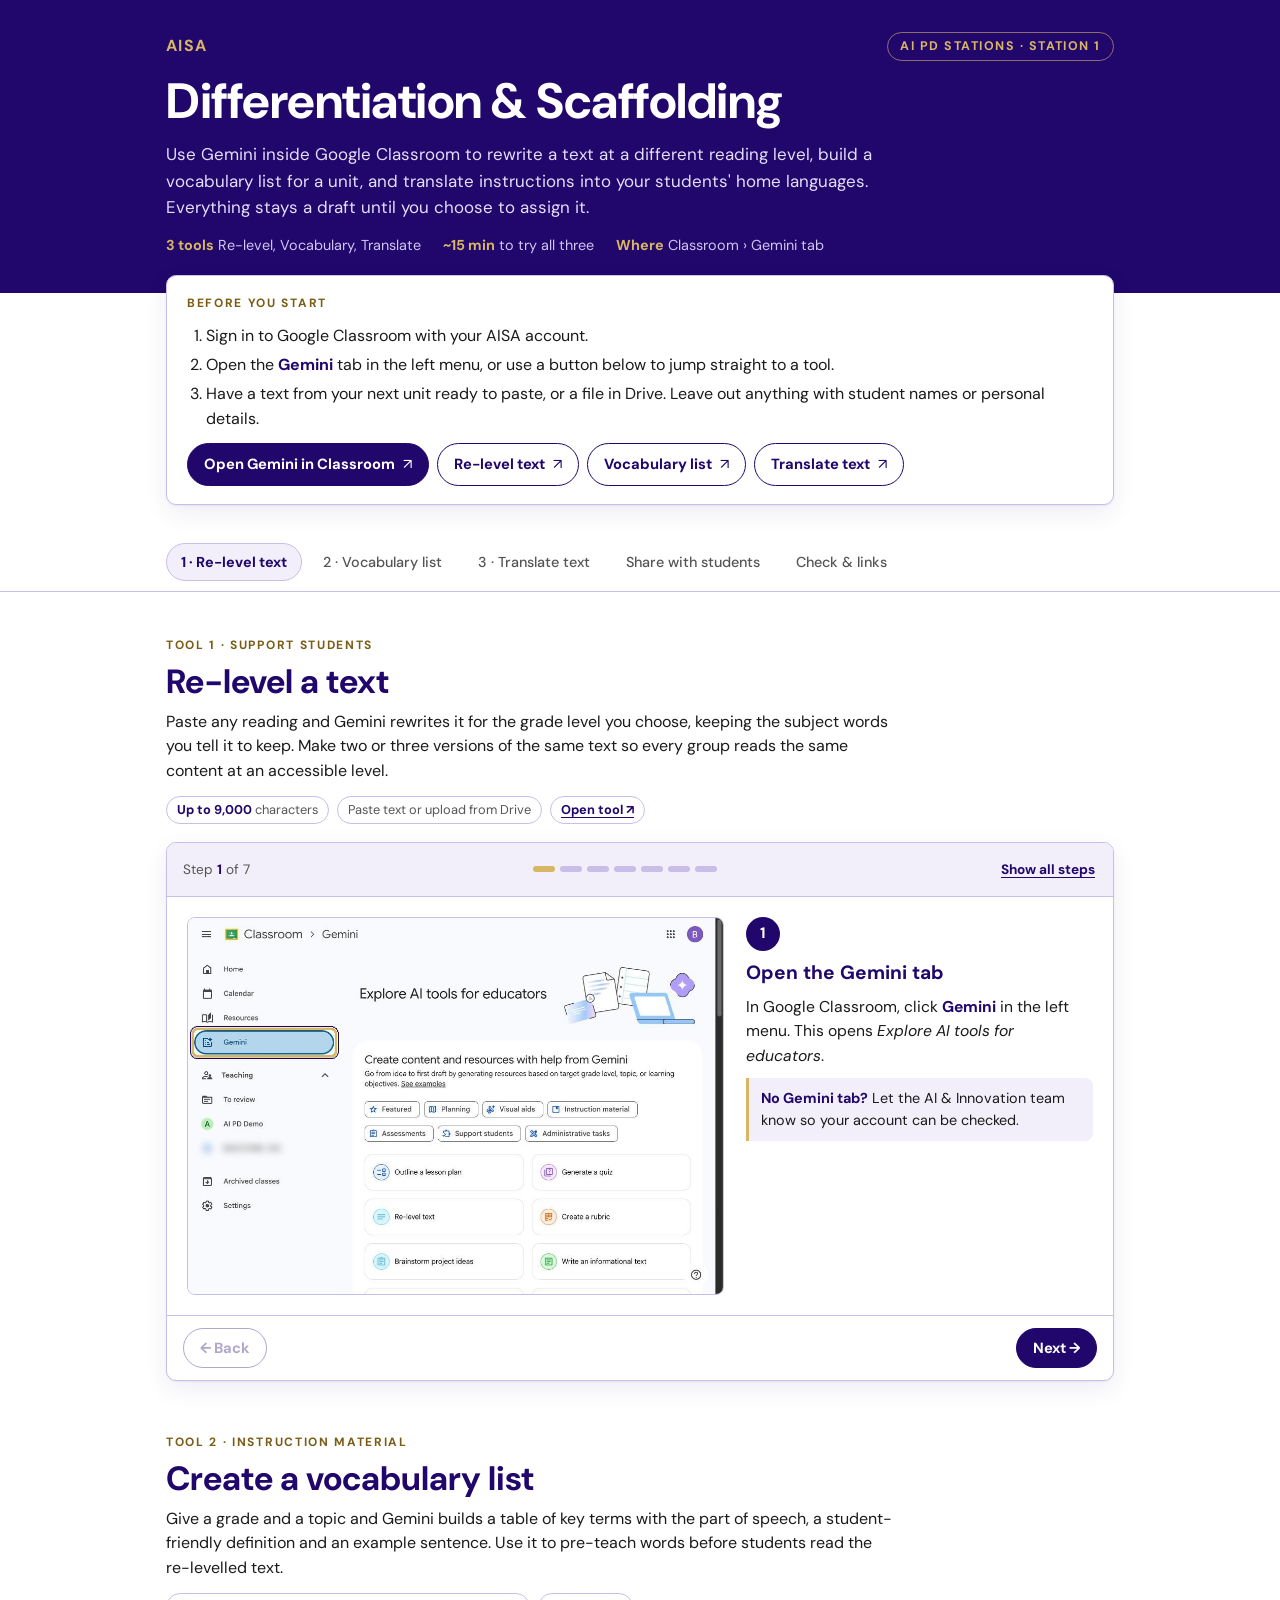
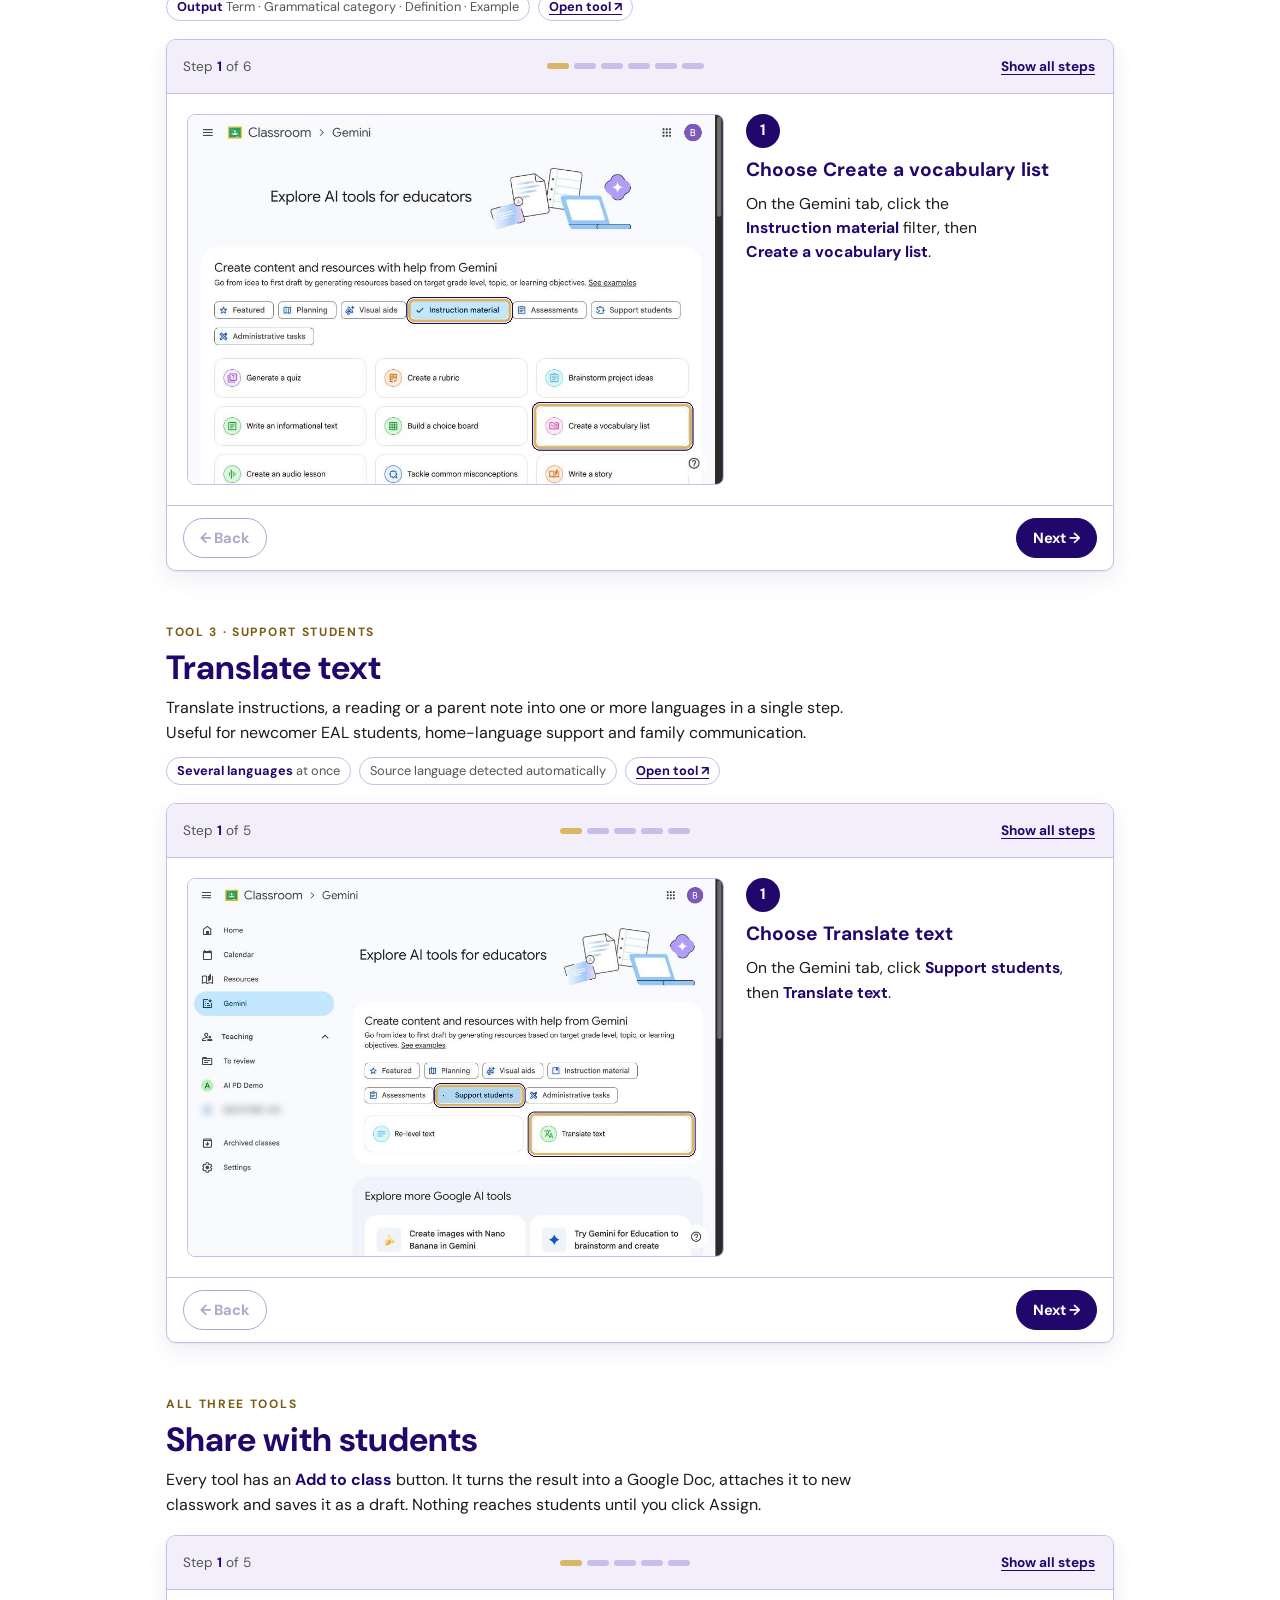
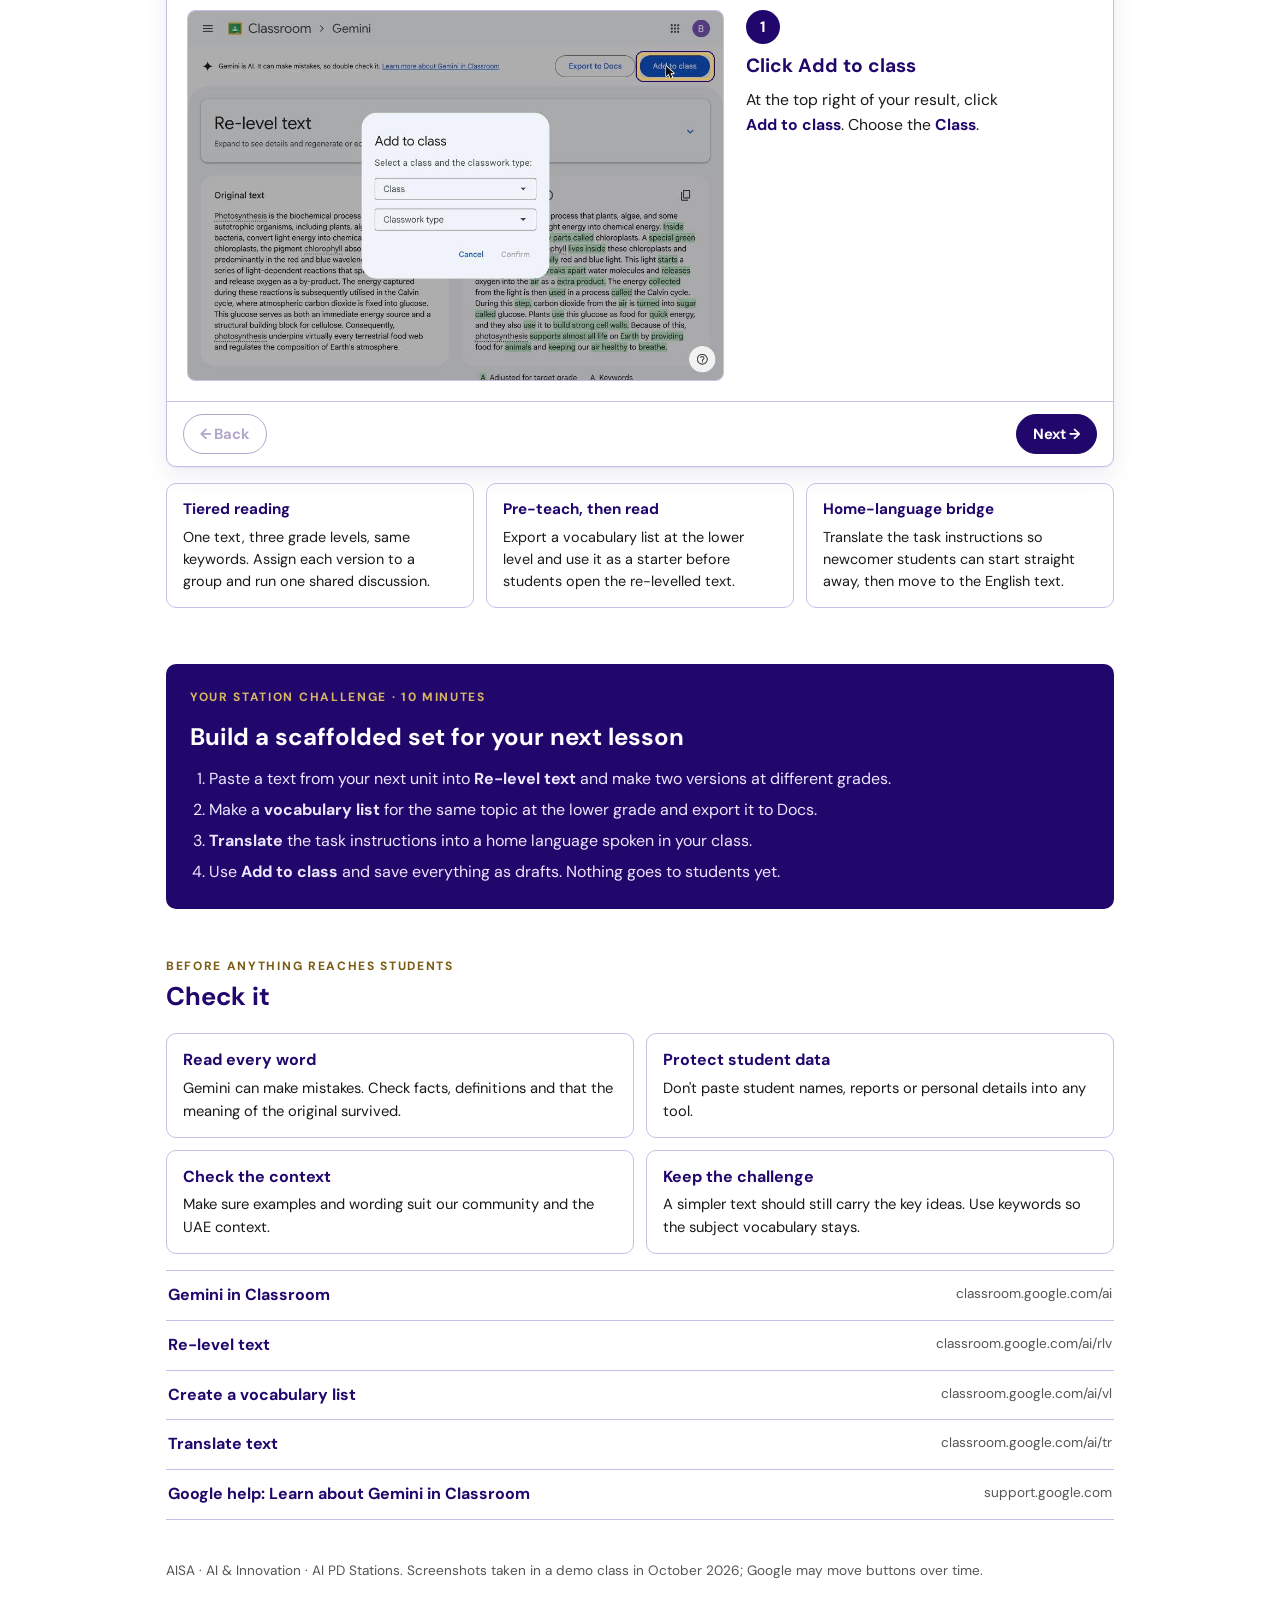
==== Station-1-Differentiation/index.html @ ed15e47a "Add files via upload" ====
<!doctype html><html><head><meta charset=utf8><meta name=viewport content="width=device-width,initial-scale=1,viewport-fit=cover"><style>:root{color-scheme:light;box-sizing:border-box;padding-top:env(safe-area-inset-top,0px);padding-bottom:env(safe-area-inset-bottom,0px)}html{scroll-padding-top:env(safe-area-inset-top,0px)}body{margin:0;padding:0;font:14px -apple-system,BlinkMacSystemFont,sans-serif;background:#fff;color:#000}img{max-width:100%}[hidden]:not([hidden=until-found i]){display:none!important}</style></head><body>
<title>Differentiation &amp; Scaffolding Station</title>
<meta name="claude:viewport-fit-sides" content="cover">
<link rel="preconnect" href="https://fonts.googleapis.com">
<link rel="preconnect" href="https://fonts.gstatic.com" crossorigin>
<link href="https://fonts.googleapis.com/css2?family=DM+Sans:ital,opsz,wght@0,9..40,400;0,9..40,500;0,9..40,700;1,9..40,400&display=swap" rel="stylesheet">
<style>
/* Layout: purple station band, sticky tool switcher, one stepper card per tool, shared "share with students" stepper, checklist + links */
:root{
  --purple:#21076C; --gold:#D8B664; --bg:#FFFFFF; --ink:#1A1A1A; --muted:#555555;
  --tint:#F2EFFA; --line:#C8BEE8; --surface:#FFFFFF; --heading:#21076C; --gold-ink:#7A5C14;
  --band:#21076C; --band-ink:#FFFFFF; --shadow:0 1px 2px rgba(33,7,108,.06),0 8px 24px rgba(33,7,108,.08);
  --font:'DM Sans',ui-sans-serif,system-ui,-apple-system,'Segoe UI',Roboto,sans-serif;
  --r:10px;
}
@media (prefers-color-scheme: dark){:root:not([data-theme="light"]){
  --bg:#0E0920; --ink:#ECE9F7; --muted:#ABA4C8; --tint:#1C1540; --line:#3A2F6B; --surface:#150F30;
  --heading:#CFC4FF; --gold-ink:#E6C97E; --band:#21076C; --band-ink:#FFFFFF; --shadow:0 1px 2px rgba(0,0,0,.3),0 8px 24px rgba(0,0,0,.35); color-scheme:dark}}
:root[data-theme="dark"]{
  --bg:#0E0920; --ink:#ECE9F7; --muted:#ABA4C8; --tint:#1C1540; --line:#3A2F6B; --surface:#150F30;
  --heading:#CFC4FF; --gold-ink:#E6C97E; --band:#21076C; --band-ink:#FFFFFF; --shadow:0 1px 2px rgba(0,0,0,.3),0 8px 24px rgba(0,0,0,.35); color-scheme:dark}

*,*::before,*::after{box-sizing:border-box}
[hidden]{display:none!important}
body{background:var(--bg);color:var(--ink);font-family:var(--font);font-size:16px;line-height:1.55;-webkit-font-smoothing:antialiased}
a{color:var(--heading);text-underline-offset:3px}
a:focus-visible,button:focus-visible{outline:3px solid var(--gold);outline-offset:2px;border-radius:6px}
.wrap{max-width:980px;margin:0 auto;padding-left:max(16px,env(safe-area-inset-left,0px));padding-right:max(16px,env(safe-area-inset-right,0px))}
h1,h2,h3{font-weight:700;text-wrap:balance;margin:0;color:var(--heading)}
p{margin:0}
.eyebrow{font-size:.75rem;font-weight:700;letter-spacing:.14em;text-transform:uppercase;color:var(--gold-ink)}

/* Band */
.band{background:var(--band);color:var(--band-ink)}
.band .wrap{padding-block:32px 36px;display:grid;gap:14px}
.band .top{display:flex;justify-content:space-between;align-items:center;gap:12px;flex-wrap:wrap}
.mark{font-weight:700;letter-spacing:.08em;color:var(--gold)}
.sign{display:inline-flex;align-items:center;gap:8px;border:1px solid rgba(216,182,100,.6);color:var(--gold);border-radius:999px;padding:4px 12px;font-size:.78rem;font-weight:700;letter-spacing:.12em;text-transform:uppercase}
.band h1{color:#fff;font-size:clamp(2rem,6vw,3.1rem);line-height:1.05;letter-spacing:-.01em}
.band .lede{max-width:62ch;color:#E4DEFA;font-size:1.06rem}
.meta{display:flex;gap:10px 22px;flex-wrap:wrap;font-size:.9rem;color:#CFC6F2}
.meta b{color:var(--gold);font-weight:700}

/* Quick start */
.quick{margin-top:-18px;position:relative}
.quick .card{background:var(--surface);border:1px solid var(--line);border-radius:var(--r);box-shadow:var(--shadow);padding:18px 20px;display:grid;gap:12px}
.quick ol{margin:0;padding-left:1.2em;display:grid;gap:4px}
.btnrow{display:flex;flex-wrap:wrap;gap:8px}
.btn{display:inline-flex;align-items:center;gap:8px;text-decoration:none;font-weight:700;font-size:.92rem;border-radius:999px;padding:9px 16px;border:1.5px solid var(--heading);color:var(--heading);background:transparent;cursor:pointer;font-family:inherit}
.btn.primary{background:var(--purple);border-color:var(--purple);color:#fff}
:root[data-theme="dark"] .btn.primary{border-color:var(--gold)}
@media (prefers-color-scheme: dark){:root:not([data-theme="light"]) .btn.primary{border-color:var(--gold)}}
.btn .arr{font-weight:400}

/* Nav */
.nav{position:sticky;top:env(safe-area-inset-top,0px);z-index:5;background:var(--bg);border-bottom:1px solid var(--line);margin-top:28px}
.nav .wrap{display:flex;gap:6px;overflow-x:auto;padding-block:10px;scrollbar-width:none}
.nav a{flex:none;text-decoration:none;font-size:.9rem;font-weight:500;color:var(--muted);padding:7px 14px;border-radius:999px;border:1px solid transparent;white-space:nowrap}
.nav a.on{color:var(--heading);background:var(--tint);border-color:var(--line);font-weight:700}

/* Tool sections */
section.tool{padding-block:44px 8px;scroll-margin-top:64px}
.toolhead{display:grid;gap:8px;margin-bottom:18px}
.toolhead h2{font-size:clamp(1.6rem,4.4vw,2.1rem);line-height:1.15}
.toolhead p.why{max-width:66ch;color:var(--ink)}
.chips{display:flex;flex-wrap:wrap;gap:8px;margin-top:4px}
.chip{font-size:.8rem;border:1px solid var(--line);border-radius:999px;padding:3px 10px;color:var(--muted)}
.chip b{color:var(--heading)}
.chip a{font-weight:700}

/* Stepper */
.stepper{background:var(--surface);border:1px solid var(--line);border-radius:var(--r);box-shadow:var(--shadow);overflow:hidden}
.sbar{display:flex;justify-content:space-between;align-items:center;gap:12px;padding:12px 16px;border-bottom:1px solid var(--line);background:var(--tint);flex-wrap:wrap}
.count{font-size:.85rem;color:var(--muted);font-variant-numeric:tabular-nums}
.count b{color:var(--heading)}
.dots{display:flex;gap:5px;flex-wrap:wrap}
.dot{width:22px;height:6px;border-radius:3px;background:var(--line);border:0;padding:0;cursor:pointer}
.dot.on{background:var(--gold)}
.dot.done{background:var(--heading);opacity:.55}
.toggle{background:none;border:0;color:var(--heading);font:inherit;font-size:.85rem;font-weight:700;cursor:pointer;padding:4px 2px;text-decoration:underline;text-underline-offset:3px}
ol.steps{list-style:none;margin:0;padding:0}
.step{display:grid;grid-template-columns:minmax(0,1.55fr) minmax(0,1fr);gap:22px;padding:20px}
.step+.step{border-top:1px solid var(--line)}
.stepper.paged .step+.step{border-top:0}
.shot{margin:0;min-width:0}
.shot button{display:block;width:100%;padding:0;border:1px solid var(--line);border-radius:8px;overflow:hidden;cursor:zoom-in;background:var(--tint)}
.shot img{display:block;width:100%;height:auto}
.shot figcaption{font-size:.78rem;color:var(--muted);margin-top:6px}
.shot + .shot{margin-top:12px}
.txt{min-width:0;display:grid;align-content:start;gap:10px}
.num{display:inline-flex;align-items:center;justify-content:center;width:34px;height:34px;border-radius:50%;background:var(--purple);color:#fff;font-weight:700;font-size:.95rem}
.step h3{font-size:1.2rem;line-height:1.25}
.txt p,.txt li{font-size:.98rem}
.txt ul{margin:0;padding-left:1.1em;display:grid;gap:4px}
.tip{border-left:3px solid var(--gold);background:var(--tint);padding:9px 12px;border-radius:0 8px 8px 0;font-size:.9rem}
.tip b{color:var(--heading)}
.ui{font-weight:700;color:var(--heading);white-space:nowrap}
.snav{display:flex;justify-content:space-between;gap:10px;padding:12px 16px;border-top:1px solid var(--line)}
.snav[hidden]{display:none!important}
.snav .btn[disabled]{opacity:.35;cursor:default}

/* Ideas + checks */
.ideas{display:grid;grid-template-columns:repeat(3,minmax(0,1fr));gap:12px;margin-top:16px}
.idea{border:1px solid var(--line);border-radius:var(--r);padding:14px 16px;display:grid;gap:4px;align-content:start}
.idea h4{margin:0;font-size:.95rem;color:var(--heading)}
.idea p{font-size:.9rem;color:var(--ink)}
.challenge{background:var(--purple);color:#fff;border-radius:var(--r);padding:24px;display:grid;gap:12px;margin-top:48px}
.challenge h2{color:#fff;font-size:1.5rem}
.challenge .eyebrow{color:var(--gold)}
.challenge ol{margin:0;padding-left:1.2em;display:grid;gap:6px;color:#ECE7FF}
.checks{display:grid;grid-template-columns:repeat(2,minmax(0,1fr));gap:12px;margin-top:16px}
.check{border:1px solid var(--line);border-radius:var(--r);padding:14px 16px;display:grid;gap:4px;background:var(--surface)}
.check h4{margin:0;color:var(--heading);font-size:1rem}
.check p{font-size:.92rem}
.links{display:grid;gap:0;margin-top:16px;border-top:1px solid var(--line)}
.links a{display:flex;justify-content:space-between;gap:12px;padding:12px 2px;border-bottom:1px solid var(--line);text-decoration:none;color:var(--ink)}
.links a span:first-child{font-weight:700;color:var(--heading)}
.links a span:last-child{color:var(--muted);font-size:.85rem;text-align:right;overflow-wrap:anywhere}
footer{padding-block:40px 56px;color:var(--muted);font-size:.85rem}
.sect{padding-block:44px 0}
.sect h2{font-size:1.6rem}

/* Lightbox */
.lb{position:fixed;inset:0;background:rgba(10,4,30,.92);z-index:20;display:flex;align-items:center;justify-content:center;padding:max(16px,env(safe-area-inset-top,0px)) max(16px,env(safe-area-inset-right,0px)) max(16px,env(safe-area-inset-bottom,0px)) max(16px,env(safe-area-inset-left,0px));cursor:zoom-out}
.lb img{max-width:100%;max-height:100%;border-radius:8px;background:#fff}
.lb button{position:absolute;top:calc(12px + env(safe-area-inset-top,0px));right:calc(12px + env(safe-area-inset-right,0px));background:var(--gold);color:#21076C;border:0;border-radius:999px;font:700 .9rem var(--font);padding:8px 14px;cursor:pointer}

@media (max-width:760px){
  .step{grid-template-columns:1fr;gap:14px;padding:16px}
  .step .txt{order:-1}
  .ideas,.checks{grid-template-columns:1fr}
}
@media (prefers-reduced-motion:no-preference){.step.enter{animation:in .22s ease-out}@keyframes in{from{opacity:.4;transform:translateY(4px)}to{opacity:1;transform:none}}}
</style>

<header class="band">
  <div class="wrap">
    <div class="top"><span class="mark">AISA</span><span class="sign">AI PD Stations &middot; Station 1</span></div>
    <h1>Differentiation &amp; Scaffolding</h1>
    <p class="lede">Use Gemini inside Google Classroom to rewrite a text at a different reading level, build a vocabulary list for a unit, and translate instructions into your students' home languages. Everything stays a draft until you choose to assign it.</p>
    <div class="meta"><span><b>3 tools</b> Re-level, Vocabulary, Translate</span><span><b>~15 min</b> to try all three</span><span><b>Where</b> Classroom &rsaquo; Gemini tab</span></div>
  </div>
</header>

<div class="wrap quick">
  <div class="card">
    <span class="eyebrow">Before you start</span>
    <ol>
      <li>Sign in to Google Classroom with your AISA account.</li>
      <li>Open the <span class="ui">Gemini</span> tab in the left menu, or use a button below to jump straight to a tool.</li>
      <li>Have a text from your next unit ready to paste, or a file in Drive. Leave out anything with student names or personal details.</li>
    </ol>
    <div class="btnrow">
      <a class="btn primary" href="https://classroom.google.com/ai" target="_blank" rel="noopener">Open Gemini in Classroom <span class="arr">&nearr;</span></a>
      <a class="btn" href="https://classroom.google.com/ai/rlv" target="_blank" rel="noopener">Re-level text <span class="arr">&nearr;</span></a>
      <a class="btn" href="https://classroom.google.com/ai/vl" target="_blank" rel="noopener">Vocabulary list <span class="arr">&nearr;</span></a>
      <a class="btn" href="https://classroom.google.com/ai/tr" target="_blank" rel="noopener">Translate text <span class="arr">&nearr;</span></a>
    </div>
  </div>
</div>

<nav class="nav" aria-label="Station sections">
  <div class="wrap">
    <a href="#relevel" class="on">1 &middot; Re-level text</a>
    <a href="#vocab">2 &middot; Vocabulary list</a>
    <a href="#translate">3 &middot; Translate text</a>
    <a href="#share">Share with students</a>
    <a href="#check">Check &amp; links</a>
  </div>
</nav>

<main class="wrap">

<!-- RE-LEVEL -->
<section class="tool" id="relevel">
  <div class="toolhead">
    <span class="eyebrow">Tool 1 &middot; Support students</span>
    <h2>Re-level a text</h2>
    <p class="why">Paste any reading and Gemini rewrites it for the grade level you choose, keeping the subject words you tell it to keep. Make two or three versions of the same text so every group reads the same content at an accessible level.</p>
    <div class="chips"><span class="chip"><b>Up to 9,000</b> characters</span><span class="chip">Paste text or upload from Drive</span><span class="chip"><a href="https://classroom.google.com/ai/rlv" target="_blank" rel="noopener">Open tool &nearr;</a></span></div>
  </div>
  <div class="stepper">
    <ol class="steps">
      <li class="step">
        <div><figure class="shot"><button type="button"><img src="img/00_gemini_tab.jpg" alt="Classroom left menu with the Gemini tab highlighted" loading="lazy"></button></figure></div>
        <div class="txt"><span class="num">1</span><h3>Open the Gemini tab</h3><p>In Google Classroom, click <span class="ui">Gemini</span> in the left menu. This opens <em>Explore AI tools for educators</em>.</p><div class="tip"><b>No Gemini tab?</b> Let the AI &amp; Innovation team know so your account can be checked.</div></div>
      </li>
      <li class="step">
        <div><figure class="shot"><button type="button"><img src="img/01_support_students.jpg" alt="Support students filter selected, showing Re-level text and Translate text" loading="lazy"></button></figure></div>
        <div class="txt"><span class="num">2</span><h3>Choose Re-level text</h3><p>Click the <span class="ui">Support students</span> filter, then click <span class="ui">Re-level text</span>.</p></div>
      </li>
      <li class="step">
        <div><figure class="shot"><button type="button"><img src="img/rl_01_form.jpg" alt="Re-level text form with Target grade, text box and Upload from Drive highlighted" loading="lazy"></button></figure></div>
        <div class="txt"><span class="num">3</span><h3>Set the grade and add your text</h3><ul><li>Type a <span class="ui">Target grade</span>, for example <em>5</em>.</li><li>Paste your text into the box, or click <span class="ui">Upload from Drive</span> to use a Doc or PDF.</li></ul></div>
      </li>
      <li class="step">
        <div><figure class="shot"><button type="button"><img src="img/rl_02_filled.jpg" alt="Keywords photosynthesis and chlorophyll added, Generate button highlighted" loading="lazy"></button></figure></div>
        <div class="txt"><span class="num">4</span><h3>Keep key vocabulary, then generate</h3><p>In <span class="ui">Keywords to keep in the generated text</span>, type a subject term and press <b>Enter</b>. Repeat for each term students must still learn. Then click <span class="ui">Generate</span>.</p><div class="tip"><b>Why keywords?</b> Without them, Gemini may swap technical terms for simpler words. Keywords protect the vocabulary you are assessing.</div></div>
      </li>
      <li class="step">
        <div><figure class="shot"><button type="button"><img src="img/rl_03_result.jpg" alt="Original text beside the generated grade 5 version" loading="lazy"></button></figure><figure class="shot"><button type="button"><img src="img/rl_05_legend.jpg" alt="Legend: green highlight means adjusted for target grade, dotted underline means keyword" loading="lazy"></button><figcaption>Green = adjusted for the target grade. Dotted underline = a keyword you kept.</figcaption></figure></div>
        <div class="txt"><span class="num">5</span><h3>Compare the two versions</h3><p>The original sits on the left and the new version on the right. Green highlights show what changed; your keywords are underlined.</p><ul><li>Use the pencil icon to edit the original.</li><li>Use the copy icon to copy either version.</li></ul><div class="tip"><b>Read it first.</b> The tool's grade estimate can differ from Flesch-Kincaid and other readability scores, so check it suits your students.</div></div>
      </li>
      <li class="step">
        <div><figure class="shot"><button type="button"><img src="img/rl_13_export.jpg" alt="Export to Docs button and the Content exported message with a View Google Doc link" loading="lazy"></button></figure><figure class="shot"><button type="button"><img src="img/rl_14_doc.jpg" alt="Exported Google Doc showing Adjust text to: Target grade 5, Keywords to retain, and the Original text heading" loading="lazy"></button><figcaption>The Doc lists your settings, then the original text.</figcaption></figure><figure class="shot"><button type="button"><img src="img/rl_15_doc_generated.jpg" alt="Generated text section further down the exported Doc" loading="lazy"></button><figcaption>Scroll down for the re-levelled version under Generated text.</figcaption></figure></div>
        <div class="txt"><span class="num">6</span><h3>Export to Docs</h3><p>Click <span class="ui">Export to Docs</span> at the top right. When <em>Content exported</em> appears at the bottom left, click <span class="ui">View Google Doc</span>. The Doc opens in a new tab and is saved in your Drive.</p><p>The Doc contains:</p><ul><li><b>Adjust text to</b> and <b>Keywords to retain</b>: the settings you used</li><li><b>Original text</b>: your text, unchanged</li><li><b>Generated text</b>: the re-levelled version</li></ul><div class="tip"><b>Rename it straight away.</b> The Doc is called <em>Untitled document</em>, so give it a name like <em>Photosynthesis &ndash; Grade 5</em> to find it later. The green highlights don't carry over into the Doc.</div><p>Delete the Original text section if students should only see the new version, then share or attach the Doc as you normally would.</p></div>
      </li>
      <li class="step">
        <div><figure class="shot"><button type="button"><img src="img/rl_06_regenerate.jpg" alt="Expanded panel with Target grade and Regenerate button highlighted" loading="lazy"></button></figure></div>
        <div class="txt"><span class="num">7</span><h3>Make another level</h3><p>Click the arrow at the top right of the <span class="ui">Re-level text</span> panel to open it. Change the <span class="ui">Target grade</span> and click <span class="ui">Regenerate</span>.</p><div class="tip"><b>Keep each version.</b> Export or add a version to class <em>before</em> you regenerate, so you don't lose it. Then follow <a href="#share">Share with students</a>.</div></div>
      </li>
    </ol>
  </div>
</section>

<!-- VOCAB -->
<section class="tool" id="vocab">
  <div class="toolhead">
    <span class="eyebrow">Tool 2 &middot; Instruction material</span>
    <h2>Create a vocabulary list</h2>
    <p class="why">Give a grade and a topic and Gemini builds a table of key terms with the part of speech, a student-friendly definition and an example sentence. Use it to pre-teach words before students read the re-levelled text.</p>
    <div class="chips"><span class="chip"><b>Output</b> Term &middot; Grammatical category &middot; Definition &middot; Example</span><span class="chip"><a href="https://classroom.google.com/ai/vl" target="_blank" rel="noopener">Open tool &nearr;</a></span></div>
  </div>
  <div class="stepper">
    <ol class="steps">
      <li class="step">
        <div><figure class="shot"><button type="button"><img src="img/02_instruction_material.jpg" alt="Instruction material filter with Create a vocabulary list highlighted" loading="lazy"></button></figure></div>
        <div class="txt"><span class="num">1</span><h3>Choose Create a vocabulary list</h3><p>On the Gemini tab, click the <span class="ui">Instruction material</span> filter, then <span class="ui">Create a vocabulary list</span>.</p></div>
      </li>
      <li class="step">
        <div><figure class="shot"><button type="button"><img src="img/vl_02_filled.jpg" alt="Target grade 5, topic Photosynthesis, Generate button highlighted" loading="lazy"></button></figure></div>
        <div class="txt"><span class="num">2</span><h3>Enter the grade and topic</h3><p>Type a <span class="ui">Target grade</span> and a <span class="ui">Topic</span>. A specific topic gives better words: <em>Photosynthesis: how plants make their own food</em> works better than <em>Plants</em>.</p></div>
      </li>
      <li class="step">
        <div><figure class="shot"><button type="button"><img src="img/vl_03_drive.jpg" alt="Insert files using Google Drive picker" loading="lazy"></button></figure></div>
        <div class="txt"><span class="num">3</span><h3>Optional: add your unit materials</h3><p>Click <span class="ui">Upload from Drive</span> and choose your unit reading, slides or planner. Gemini will pull terms from what you actually teach.</p><p>Then click <span class="ui">Generate</span>.</p></div>
      </li>
      <li class="step">
        <div><figure class="shot"><button type="button"><img src="img/vl_04_result.jpg" alt="Generated vocabulary table with Term, Grammatical Category, Definition and Example columns" loading="lazy"></button></figure></div>
        <div class="txt"><span class="num">4</span><h3>Review the list</h3><p>Check every definition and example. Remove terms you won't teach and note any that are missing.</p><div class="tip"><b>Scaffold it.</b> Generate one list at grade level and a second at a lower grade for students who need more support.</div></div>
      </li>
      <li class="step">
        <div><figure class="shot"><button type="button"><img src="img/vl_06_exported.jpg" alt="Export to Docs button and the Vocabulary list exported message with View Google Doc link" loading="lazy"></button></figure><figure class="shot"><button type="button"><img src="img/vl_07_doc.jpg" alt="Exported vocabulary list as an editable Google Doc table" loading="lazy"></button><figcaption>The export is a normal Google Doc you can edit.</figcaption></figure></div>
        <div class="txt"><span class="num">5</span><h3>Export to Docs</h3><p>Click <span class="ui">Export to Docs</span>, wait for <em>Vocabulary list exported</em>, then click <span class="ui">View Google Doc</span>. The Doc is saved in your Drive.</p><ul><li>Add a column for home-language translations or pictures.</li><li>Turn it into a word wall, flashcards or a glossary handout.</li></ul></div>
      </li>
      <li class="step">
        <div><figure class="shot"><button type="button"><img src="img/vl_08_regenerate.jpg" alt="Expanded panel with Target grade and Regenerate highlighted" loading="lazy"></button></figure></div>
        <div class="txt"><span class="num">6</span><h3>Adjust and regenerate</h3><p>Click the arrow at the top right of the panel to change the grade, topic or uploaded file, then click <span class="ui">Regenerate</span>. To send the list straight to a class, use <span class="ui">Add to class</span> and follow <a href="#share">Share with students</a>.</p></div>
      </li>
    </ol>
  </div>
</section>

<!-- TRANSLATE -->
<section class="tool" id="translate">
  <div class="toolhead">
    <span class="eyebrow">Tool 3 &middot; Support students</span>
    <h2>Translate text</h2>
    <p class="why">Translate instructions, a reading or a parent note into one or more languages in a single step. Useful for newcomer EAL students, home-language support and family communication.</p>
    <div class="chips"><span class="chip"><b>Several languages</b> at once</span><span class="chip">Source language detected automatically</span><span class="chip"><a href="https://classroom.google.com/ai/tr" target="_blank" rel="noopener">Open tool &nearr;</a></span></div>
  </div>
  <div class="stepper">
    <ol class="steps">
      <li class="step">
        <div><figure class="shot"><button type="button"><img src="img/01b_translate_card.jpg" alt="Support students filter with Translate text highlighted" loading="lazy"></button></figure></div>
        <div class="txt"><span class="num">1</span><h3>Choose Translate text</h3><p>On the Gemini tab, click <span class="ui">Support students</span>, then <span class="ui">Translate text</span>.</p></div>
      </li>
      <li class="step">
        <div><figure class="shot"><button type="button"><img src="img/tr_01_form.jpg" alt="Quick language chips and the All languages dropdown highlighted" loading="lazy"></button></figure><figure class="shot"><button type="button"><img src="img/tr_03_languages.jpg" alt="Arabic selected and All languages dropdown open" loading="lazy"></button></figure></div>
        <div class="txt"><span class="num">2</span><h3>Pick your languages</h3><p>Click a quick option (<em>Spanish, Hindi, English, Arabic, French</em>) or open <span class="ui">All languages</span> to find another. You can select more than one; each gets a tick.</p></div>
      </li>
      <li class="step">
        <div><figure class="shot"><button type="button"><img src="img/tr_04_filled.jpg" alt="Homework instructions pasted, Arabic and Korean selected, Translate button highlighted" loading="lazy"></button></figure><figure class="shot"><button type="button"><img src="img/tr_02_autodetect.jpg" alt="Tooltip: Language of this text is auto-detected" loading="lazy"></button></figure></div>
        <div class="txt"><span class="num">3</span><h3>Paste your text and translate</h3><p>Paste the text into the box. You don't need to say what language it is in; Classroom detects it. Click <span class="ui">Translate</span>.</p></div>
      </li>
      <li class="step">
        <div><figure class="shot"><button type="button"><img src="img/tr_05_arabic.jpg" alt="Original English beside the Arabic translation" loading="lazy"></button></figure><figure class="shot"><button type="button"><img src="img/tr_06_korean.jpg" alt="Korean tab selected showing the Korean translation" loading="lazy"></button></figure></div>
        <div class="txt"><span class="num">4</span><h3>Check each language</h3><p>Switch between the language buttons above the translation to see each version beside the original.</p><div class="tip"><b>Get a second reader.</b> Ask a colleague or family member who speaks the language to check anything important before it goes home.</div></div>
      </li>
      <li class="step">
        <div><figure class="shot"><button type="button"><img src="img/tr_07_doc.jpg" alt="Exported Doc with an Arabic Translation section and a Korean Translation section, original beside translation" loading="lazy"></button></figure></div>
        <div class="txt"><span class="num">5</span><h3>Export or add to class</h3><p><span class="ui">Export to Docs</span> creates one Doc with a section for each language, with the original beside the translation. Or use <span class="ui">Add to class</span> and follow <a href="#share">Share with students</a>.</p></div>
      </li>
    </ol>
  </div>
</section>

<!-- SHARE -->
<section class="tool" id="share">
  <div class="toolhead">
    <span class="eyebrow">All three tools</span>
    <h2>Share with students</h2>
    <p class="why">Every tool has an <span class="ui">Add to class</span> button. It turns the result into a Google Doc, attaches it to new classwork and saves it as a draft. Nothing reaches students until you click Assign.</p>
  </div>
  <div class="stepper">
    <ol class="steps">
      <li class="step">
        <div><figure class="shot"><button type="button"><img src="img/rl_07_addtoclass.jpg" alt="Add to class dialog with Class and Classwork type dropdowns" loading="lazy"></button></figure></div>
        <div class="txt"><span class="num">1</span><h3>Click Add to class</h3><p>At the top right of your result, click <span class="ui">Add to class</span>. Choose the <span class="ui">Class</span>.</p></div>
      </li>
      <li class="step">
        <div><figure class="shot"><button type="button"><img src="img/rl_08_types.jpg" alt="Classwork type options: Assignment, Quiz assignment, Question, Material" loading="lazy"></button></figure><figure class="shot"><button type="button"><img src="img/rl_09_confirm.jpg" alt="Class and Assignment selected, Confirm highlighted" loading="lazy"></button></figure></div>
        <div class="txt"><span class="num">2</span><h3>Choose the classwork type</h3><p>Pick <span class="ui">Assignment</span>, <span class="ui">Quiz assignment</span>, <span class="ui">Question</span> or <span class="ui">Material</span>, then click <span class="ui">Confirm</span>.</p><div class="tip"><b>Rule of thumb.</b> Use Material for a reading or vocabulary list students keep; use Assignment when they hand something in.</div></div>
      </li>
      <li class="step">
        <div><figure class="shot"><button type="button"><img src="img/rl_10_draft.jpg" alt="New assignment with the Gemini output attached as a Google Doc, and Assign to highlighted" loading="lazy"></button></figure></div>
        <div class="txt"><span class="num">3</span><h3>Finish the draft</h3><p>A new classwork page opens with your result attached as a Google Doc. Add a title and instructions.</p><ul><li>Under <span class="ui">File sharing options</span>, choose whether students can view the file, edit it or get their own copy.</li><li>Close the <em>Create a rubric</em> tip if it appears.</li></ul></div>
      </li>
      <li class="step">
        <div><figure class="shot"><button type="button"><img src="img/rl_11_groups.jpg" alt="Assign to dialog with the Groups tab and Create group highlighted" loading="lazy"></button></figure></div>
        <div class="txt"><span class="num">4</span><h3>Send each version to the right students</h3><p>Click <span class="ui">All students</span> under <span class="ui">Assign to</span>. Tick individual students, or open the <span class="ui">Groups</span> tab and click <span class="ui">Create group</span> to set up reading groups you can reuse.</p><div class="tip"><b>Differentiate quietly.</b> Post the grade 3 version to one group and the grade 6 version to another. Students only see their own.</div></div>
      </li>
      <li class="step">
        <div><figure class="shot"><button type="button"><img src="img/rl_12_savedraft.jpg" alt="Assign menu open with Assign, Schedule, Save draft and Discard draft" loading="lazy"></button></figure></div>
        <div class="txt"><span class="num">5</span><h3>Assign, schedule or save as a draft</h3><p>Click the arrow beside <span class="ui">Assign</span> to choose <span class="ui">Schedule</span> or <span class="ui">Save draft</span>. Classroom then takes you back to your Gemini result so you can make the next version.</p></div>
      </li>
    </ol>
  </div>

  <div class="ideas">
    <div class="idea"><h4>Tiered reading</h4><p>One text, three grade levels, same keywords. Assign each version to a group and run one shared discussion.</p></div>
    <div class="idea"><h4>Pre-teach, then read</h4><p>Export a vocabulary list at the lower level and use it as a starter before students open the re-levelled text.</p></div>
    <div class="idea"><h4>Home-language bridge</h4><p>Translate the task instructions so newcomer students can start straight away, then move to the English text.</p></div>
  </div>
</section>

<section class="challenge" aria-labelledby="ch">
  <span class="eyebrow">Your station challenge &middot; 10 minutes</span>
  <h2 id="ch">Build a scaffolded set for your next lesson</h2>
  <ol>
    <li>Paste a text from your next unit into <b>Re-level text</b> and make two versions at different grades.</li>
    <li>Make a <b>vocabulary list</b> for the same topic at the lower grade and export it to Docs.</li>
    <li><b>Translate</b> the task instructions into a home language spoken in your class.</li>
    <li>Use <b>Add to class</b> and save everything as drafts. Nothing goes to students yet.</li>
  </ol>
</section>

<section class="sect" id="check">
  <span class="eyebrow">Before anything reaches students</span>
  <h2>Check it</h2>
  <div class="checks">
    <div class="check"><h4>Read every word</h4><p>Gemini can make mistakes. Check facts, definitions and that the meaning of the original survived.</p></div>
    <div class="check"><h4>Protect student data</h4><p>Don't paste student names, reports or personal details into any tool.</p></div>
    <div class="check"><h4>Check the context</h4><p>Make sure examples and wording suit our community and the UAE context.</p></div>
    <div class="check"><h4>Keep the challenge</h4><p>A simpler text should still carry the key ideas. Use keywords so the subject vocabulary stays.</p></div>
  </div>

  <div class="links">
    <a href="https://classroom.google.com/ai" target="_blank" rel="noopener"><span>Gemini in Classroom</span><span>classroom.google.com/ai</span></a>
    <a href="https://classroom.google.com/ai/rlv" target="_blank" rel="noopener"><span>Re-level text</span><span>classroom.google.com/ai/rlv</span></a>
    <a href="https://classroom.google.com/ai/vl" target="_blank" rel="noopener"><span>Create a vocabulary list</span><span>classroom.google.com/ai/vl</span></a>
    <a href="https://classroom.google.com/ai/tr" target="_blank" rel="noopener"><span>Translate text</span><span>classroom.google.com/ai/tr</span></a>
    <a href="https://support.google.com/edu/classroom/answer/15410566?hl=en" target="_blank" rel="noopener"><span>Google help: Learn about Gemini in Classroom</span><span>support.google.com</span></a>
  </div>
</section>

<footer>AISA &middot; AI &amp; Innovation &middot; AI PD Stations. Screenshots taken in a demo class in October 2026; Google may move buttons over time.</footer>
</main>

<div class="lb" id="lb" hidden><button type="button" id="lbclose">Close</button><img id="lbimg" alt=""></div>

<script>
(function(){
  // Steppers: show one step at a time with Back / Next, or all steps.
  document.querySelectorAll('.stepper').forEach(function(sp){
    var steps=[].slice.call(sp.querySelectorAll('.step')); if(!steps.length) return;
    var i=0, all=false;
    var bar=document.createElement('div'); bar.className='sbar';
    var count=document.createElement('span'); count.className='count';
    var dots=document.createElement('div'); dots.className='dots';
    var tog=document.createElement('button'); tog.type='button'; tog.className='toggle';
    steps.forEach(function(s,k){var d=document.createElement('button');d.type='button';d.className='dot';d.setAttribute('aria-label','Go to step '+(k+1));d.onclick=function(){go(k)};dots.appendChild(d)});
    bar.append(count,dots,tog); sp.prepend(bar);
    var nav=document.createElement('div'); nav.className='snav';
    var back=document.createElement('button'); back.type='button'; back.className='btn'; back.textContent='← Back';
    var next=document.createElement('button'); next.type='button'; next.className='btn primary';
    nav.append(back,next); sp.append(nav);
    back.onclick=function(){go(i-1)}; next.onclick=function(){ if(i<steps.length-1) go(i+1); else { var nx=sp.closest('section').nextElementSibling; if(nx) nx.scrollIntoView({behavior:'smooth'}); } };
    tog.onclick=function(){all=!all;render()};
    function go(k){ if(k<0||k>=steps.length) return; i=k; render(); steps[i].classList.remove('enter'); void steps[i].offsetWidth; steps[i].classList.add('enter');
      var r=sp.getBoundingClientRect(); if(r.top<0) sp.scrollIntoView({behavior:'smooth',block:'start'}); }
    function render(){
      sp.classList.toggle('paged',!all);
      steps.forEach(function(s,k){s.hidden=!all&&k!==i});
      [].forEach.call(dots.children,function(d,k){d.className='dot'+(k===i?' on':k<i?' done':'')});
      dots.hidden=all; nav.hidden=all;
      count.innerHTML=all?'<b>'+steps.length+' steps</b>':'Step <b>'+(i+1)+'</b> of '+steps.length;
      tog.textContent=all?'Show one step at a time':'Show all steps';
      back.disabled=i===0;
      next.textContent=i===steps.length-1?'Done ✓':'Next →';
    }
    render();
  });

  // Lightbox for screenshots
  var lb=document.getElementById('lb'), lbimg=document.getElementById('lbimg');
  document.querySelectorAll('.shot button').forEach(function(b){
    var img=b.querySelector('img'); b.setAttribute('aria-label','Enlarge: '+img.alt);
    b.onclick=function(){lbimg.src=img.src;lbimg.alt=img.alt;lb.hidden=false;document.getElementById('lbclose').focus()};
  });
  function close(){lb.hidden=true}
  lb.onclick=close; document.addEventListener('keydown',function(e){if(e.key==='Escape')close()});

  // Highlight current section in the sticky nav
  var links=[].slice.call(document.querySelectorAll('.nav a'));
  var secs=links.map(function(a){return document.querySelector(a.getAttribute('href'))});
  function spy(){var y=window.scrollY+120, cur=0; secs.forEach(function(s,k){if(s&&s.offsetTop<=y)cur=k});
    links.forEach(function(a,k){a.classList.toggle('on',k===cur)});}
  window.addEventListener('scroll',spy,{passive:true}); spy();
})();
</script>

</body></html>
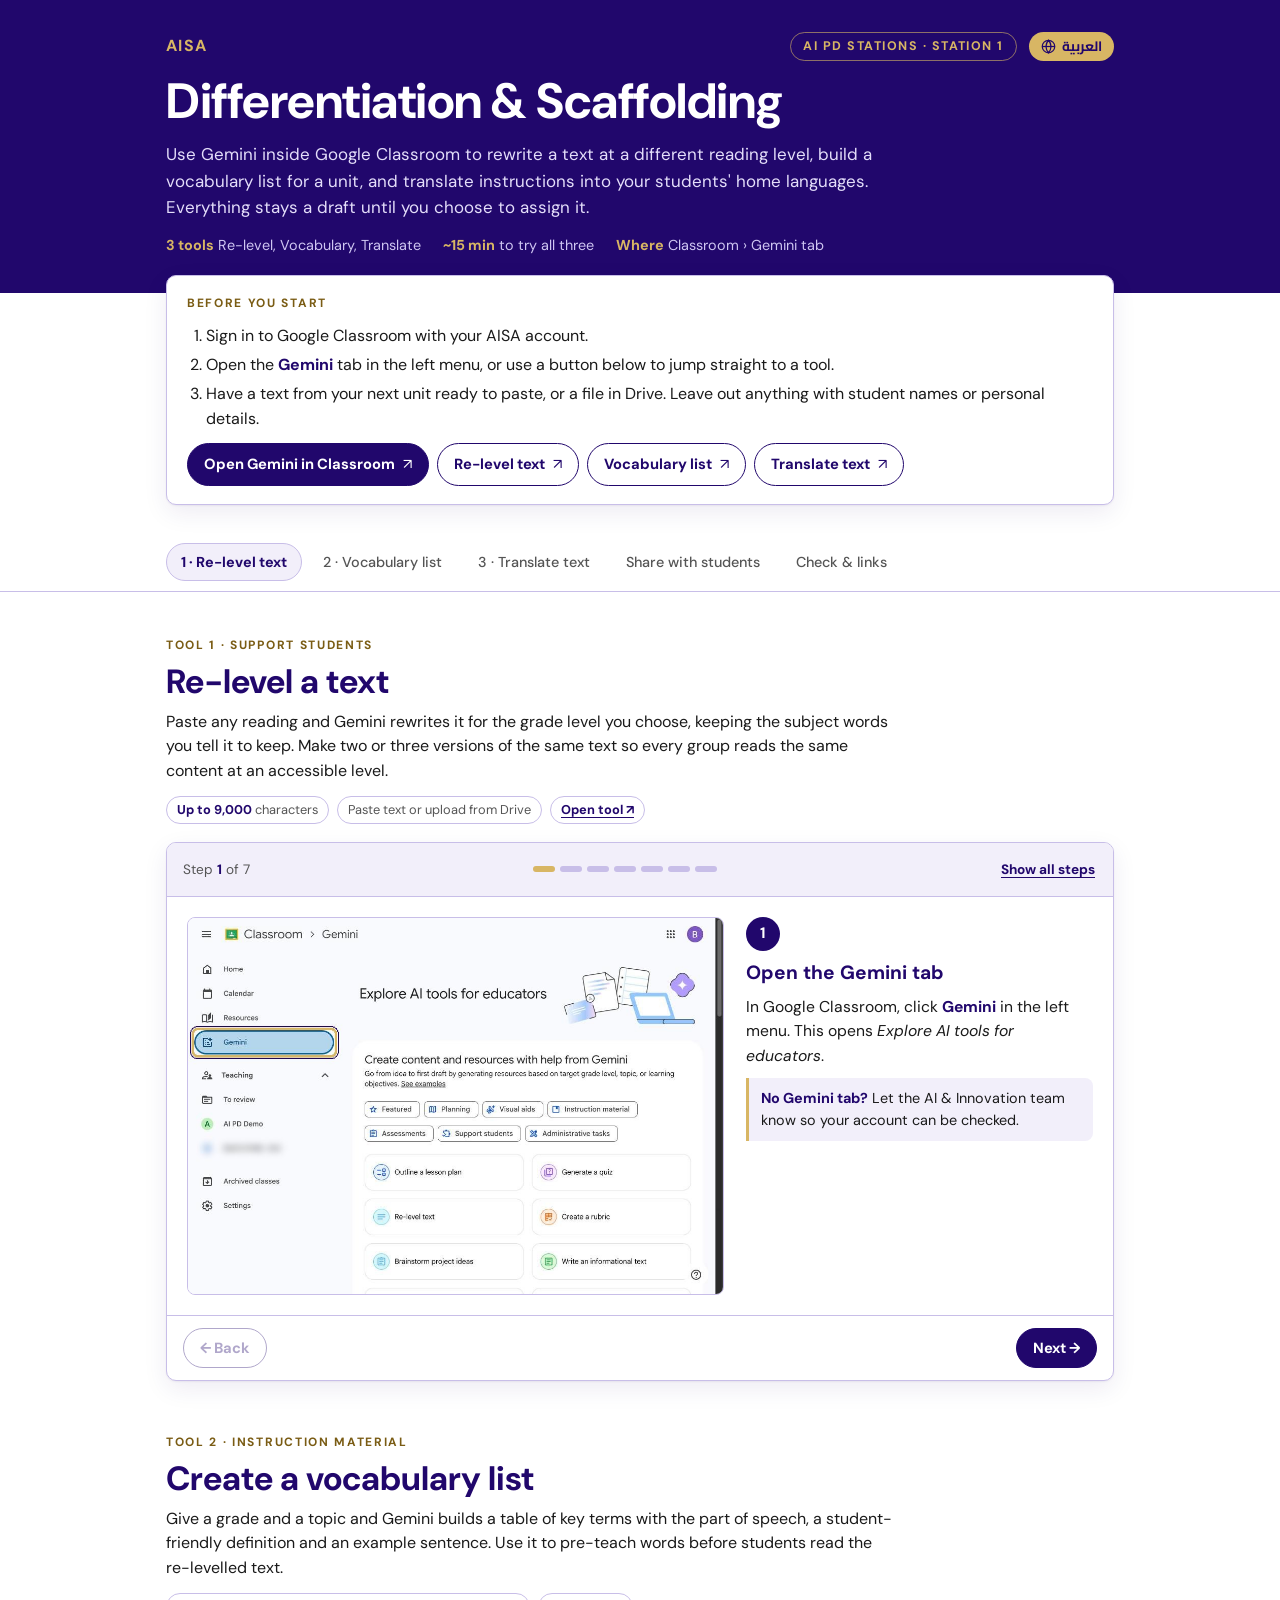
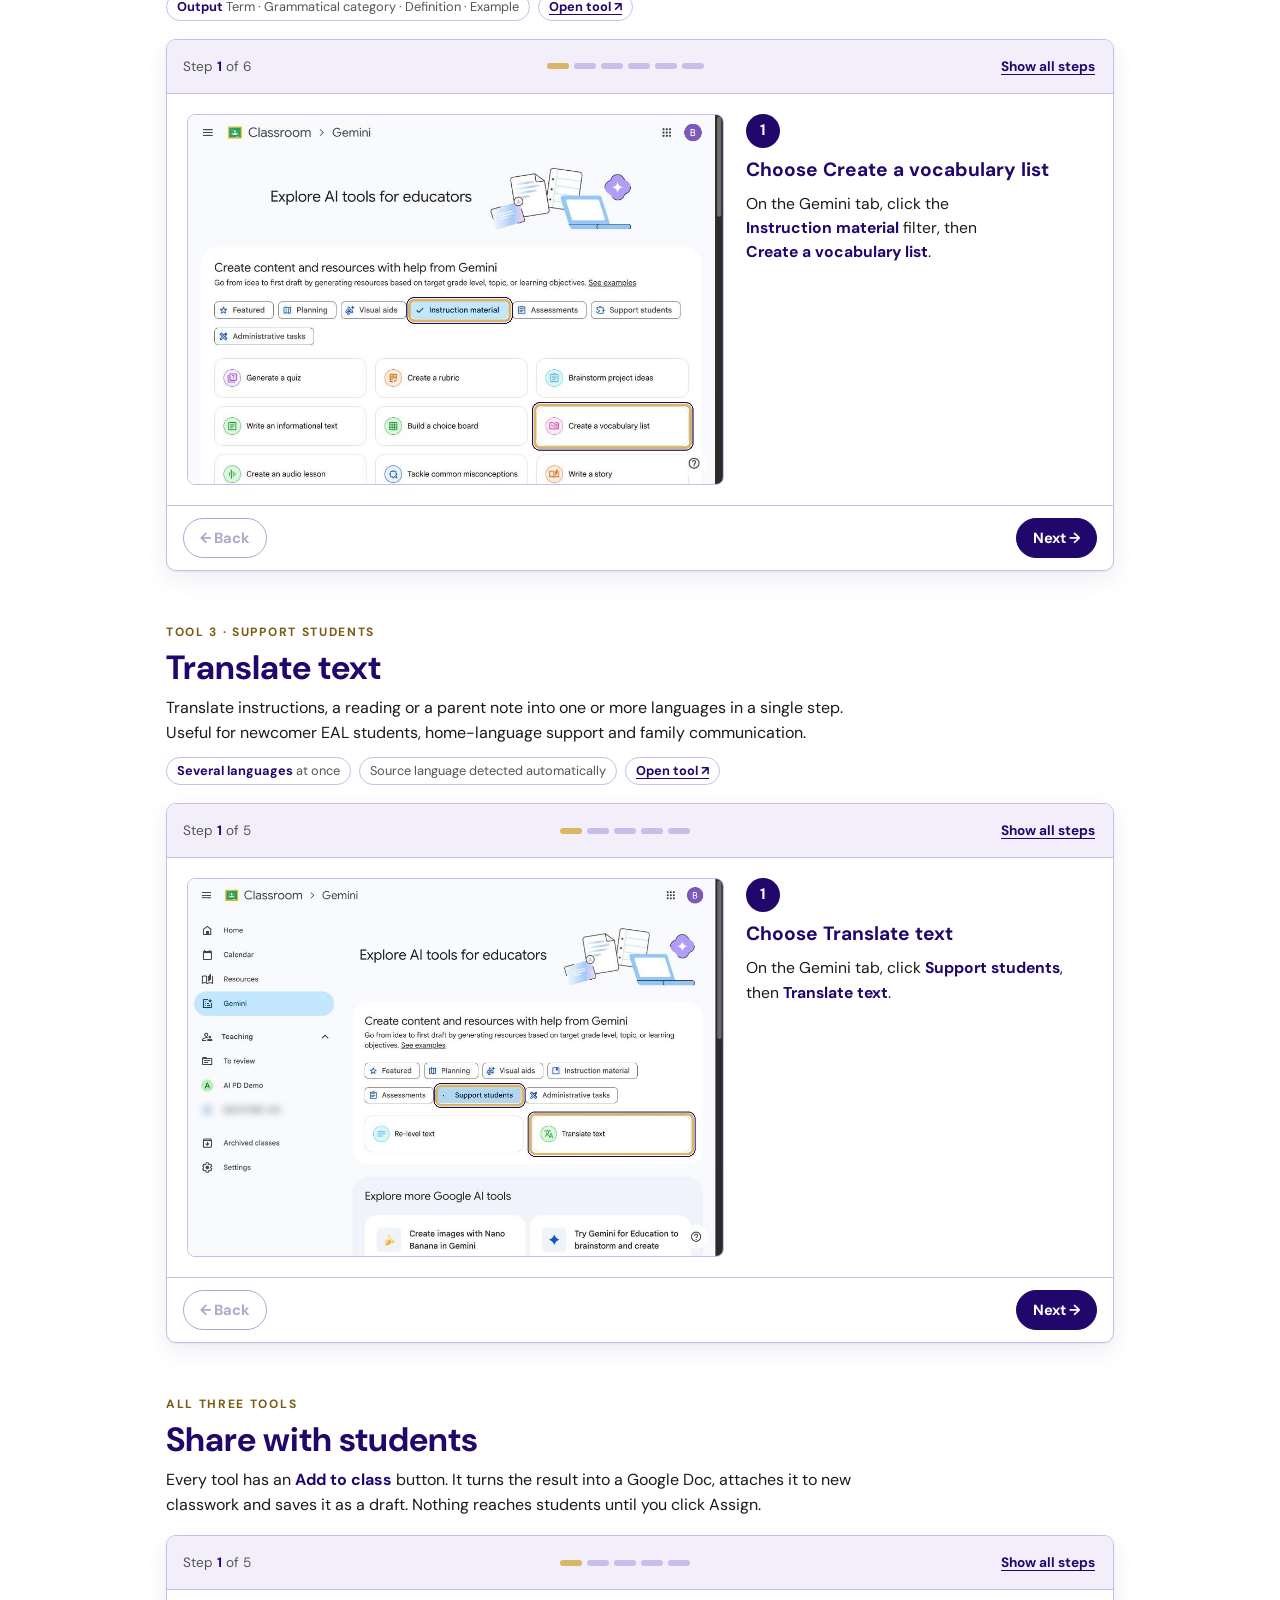
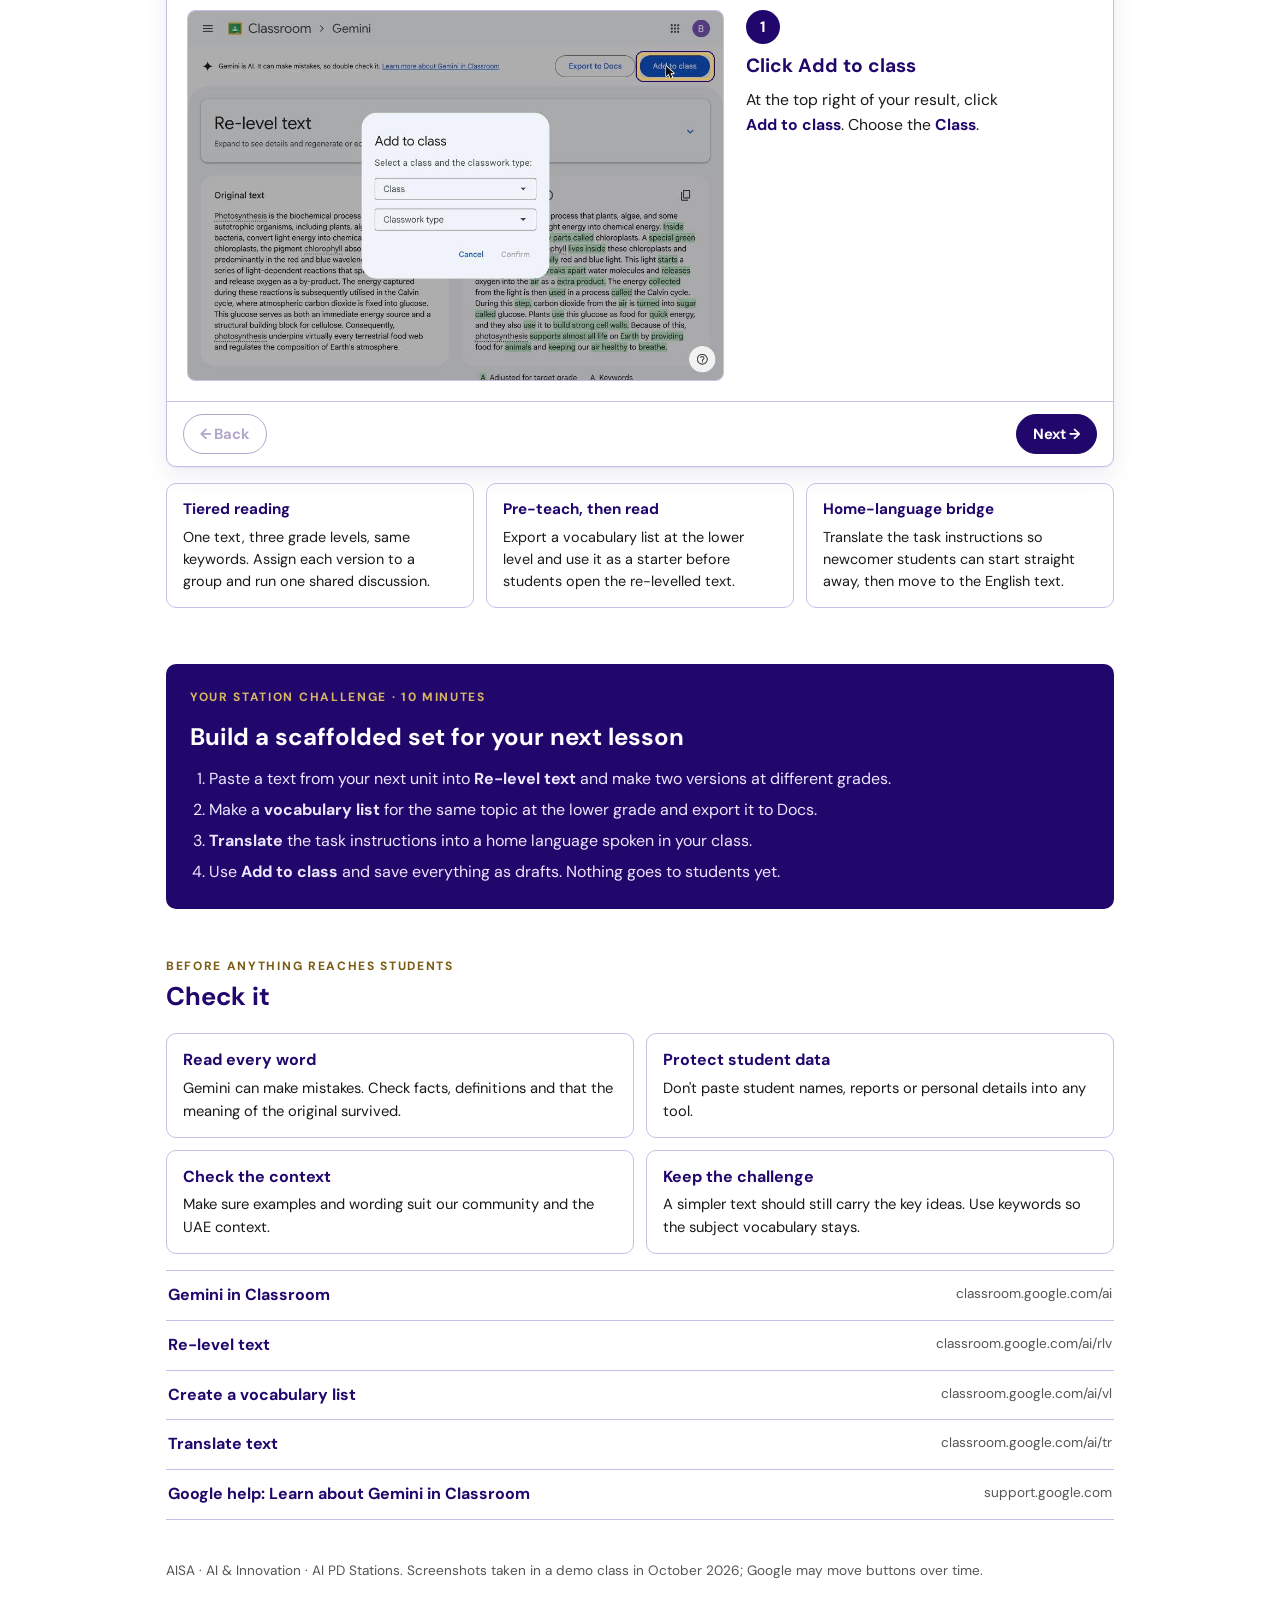
==== commit 24a6cdbc: "Station guides in Arabic: shared switcher, Station 1 and the station list Guides now open in the gam" ====
--- a/Station-1-Differentiation/index.html
+++ b/Station-1-Differentiation/index.html
@@ -3,7 +3,9 @@
 <meta name="claude:viewport-fit-sides" content="cover">
 <link rel="preconnect" href="https://fonts.googleapis.com">
 <link rel="preconnect" href="https://fonts.gstatic.com" crossorigin>
-<link href="https://fonts.googleapis.com/css2?family=DM+Sans:ital,opsz,wght@0,9..40,400;0,9..40,500;0,9..40,700;1,9..40,400&display=swap" rel="stylesheet">
+<link href="https://fonts.googleapis.com/css2?family=DM+Sans:ital,opsz,wght@0,9..40,400;0,9..40,500;0,9..40,700;1,9..40,400&family=Cairo:wght@400;500;700&display=swap" rel="stylesheet">
+<link rel="stylesheet" href="../shared/guide-lang.css?v=20261018b">
+<script src="../shared/guide-lang.js?v=20261018b"></script>
 <style>
 /* Layout: purple station band, sticky tool switcher, one stepper card per tool, shared "share with students" stepper, checklist + links */
 :root{
@@ -359,6 +361,8 @@
 
 <div class="lb" id="lb" hidden><button type="button" id="lbclose">Close</button><img id="lbimg" alt=""></div>
 
+<script src="ar.js?v=20261018b"></script>
+
 <script>
 (function(){
   // Steppers: show one step at a time with Back / Next, or all steps.
@@ -369,10 +373,10 @@
     var count=document.createElement('span'); count.className='count';
     var dots=document.createElement('div'); dots.className='dots';
     var tog=document.createElement('button'); tog.type='button'; tog.className='toggle';
-    steps.forEach(function(s,k){var d=document.createElement('button');d.type='button';d.className='dot';d.setAttribute('aria-label','Go to step '+(k+1));d.onclick=function(){go(k)};dots.appendChild(d)});
+    steps.forEach(function(s,k){var d=document.createElement('button');d.type='button';d.className='dot';d.setAttribute('aria-label',GL.t('Go to step ','انتقل إلى الخطوة ')+(k+1));d.onclick=function(){go(k)};dots.appendChild(d)});
     bar.append(count,dots,tog); sp.prepend(bar);
     var nav=document.createElement('div'); nav.className='snav';
-    var back=document.createElement('button'); back.type='button'; back.className='btn'; back.textContent='← Back';
+    var back=document.createElement('button'); back.type='button'; back.className='btn'; back.textContent=GL.t('← Back','→ السابق');
     var next=document.createElement('button'); next.type='button'; next.className='btn primary';
     nav.append(back,next); sp.append(nav);
     back.onclick=function(){go(i-1)}; next.onclick=function(){ if(i<steps.length-1) go(i+1); else { var nx=sp.closest('section').nextElementSibling; if(nx) nx.scrollIntoView({behavior:'smooth'}); } };
@@ -384,10 +388,10 @@
       steps.forEach(function(s,k){s.hidden=!all&&k!==i});
       [].forEach.call(dots.children,function(d,k){d.className='dot'+(k===i?' on':k<i?' done':'')});
       dots.hidden=all; nav.hidden=all;
-      count.innerHTML=all?'<b>'+steps.length+' steps</b>':'Step <b>'+(i+1)+'</b> of '+steps.length;
-      tog.textContent=all?'Show one step at a time':'Show all steps';
+      count.innerHTML=all?GL.t('<b>'+steps.length+' steps</b>','عدد الخطوات: <b>'+steps.length+'</b>'):GL.t('Step <b>'+(i+1)+'</b> of '+steps.length,'الخطوة <b>'+(i+1)+'</b> من '+steps.length);
+      tog.textContent=all?GL.t('Show one step at a time','عرض خطوة واحدة في كل مرة'):GL.t('Show all steps','عرض كل الخطوات');
       back.disabled=i===0;
-      next.textContent=i===steps.length-1?'Done ✓':'Next →';
+      next.textContent=i===steps.length-1?GL.t('Done ✓','تم ✓'):GL.t('Next →','التالي ←');
     }
     render();
   });
@@ -395,7 +399,7 @@
   // Lightbox for screenshots
   var lb=document.getElementById('lb'), lbimg=document.getElementById('lbimg');
   document.querySelectorAll('.shot button').forEach(function(b){
-    var img=b.querySelector('img'); b.setAttribute('aria-label','Enlarge: '+img.alt);
+    var img=b.querySelector('img'); b.setAttribute('aria-label',GL.t('Enlarge: ','تكبير: ')+img.alt);
     b.onclick=function(){lbimg.src=img.src;lbimg.alt=img.alt;lb.hidden=false;document.getElementById('lbclose').focus()};
   });
   function close(){lb.hidden=true}
--- a/shared/guide-lang.css
+++ b/shared/guide-lang.css
@@ -0,0 +1,36 @@
+/* Station guides · Arabic font, right-to-left layout and the language button.
+   Loaded by every guide (and stations.html) after the page's own styles. */
+html.gl-wait body { visibility: hidden; }
+
+html[lang="ar"] { --font: 'Cairo', 'DM Sans', ui-sans-serif, system-ui, -apple-system, 'Segoe UI', Roboto, sans-serif; }
+html[lang="ar"] body { font-family: var(--font); }
+/* Arabic has no capitals, and letter-spacing pulls its joined letters apart */
+html[lang="ar"] body * { letter-spacing: normal !important; }
+
+/* Mirror the left-hand details of the shared guide layout */
+html[dir="rtl"] .quick ol,
+html[dir="rtl"] .challenge ol,
+html[dir="rtl"] .gem ol { padding-left: 0; padding-right: 1.2em; }
+html[dir="rtl"] .txt ul { padding-left: 0; padding-right: 1.1em; }
+html[dir="rtl"] .tip { border-left: 0; border-right: 3px solid var(--gold); border-radius: 8px 0 0 8px; }
+html[dir="rtl"] .tip.warn { border-right-color: #C0392B; }
+html[dir="rtl"] .links a span:last-child { text-align: left; }
+html[dir="rtl"] .lb button { right: auto; left: calc(12px + env(safe-area-inset-left, 0px)); }
+html[dir="rtl"] .arr { display: inline-block; transform: scaleX(-1); }
+html[dir="rtl"] .fprog i { left: auto; right: 0; }
+/* Button and menu names (and on-screen messages in <em>) stay in English: each keeps its own direction inside Arabic text */
+html[dir="rtl"] .ui,
+html[dir="rtl"] em { unicode-bidi: plaintext; }
+
+/* The English / العربية button, beside the station sign */
+header .top .sign { margin-inline-start: auto; }
+.gl-switch {
+  display: inline-flex; align-items: center; gap: 6px; text-decoration: none;
+  background: var(--gold, #D8B664); color: #21076C; border-radius: 999px;
+  padding: 4px 12px; font-weight: 700; font-size: .85rem; line-height: 1.5;
+}
+.gl-switch:hover { background: #E6C97E; }
+.gl-switch:focus-visible { outline: 3px solid #fff; outline-offset: 2px; }
+.gl-switch:lang(ar) { font-family: 'Cairo', 'DM Sans', sans-serif; }
+.gl-switch:lang(en) { font-family: 'DM Sans', ui-sans-serif, system-ui, sans-serif; }
+.gl-switch svg { width: 15px; height: 15px; fill: none; stroke: currentColor; stroke-width: 2; }
